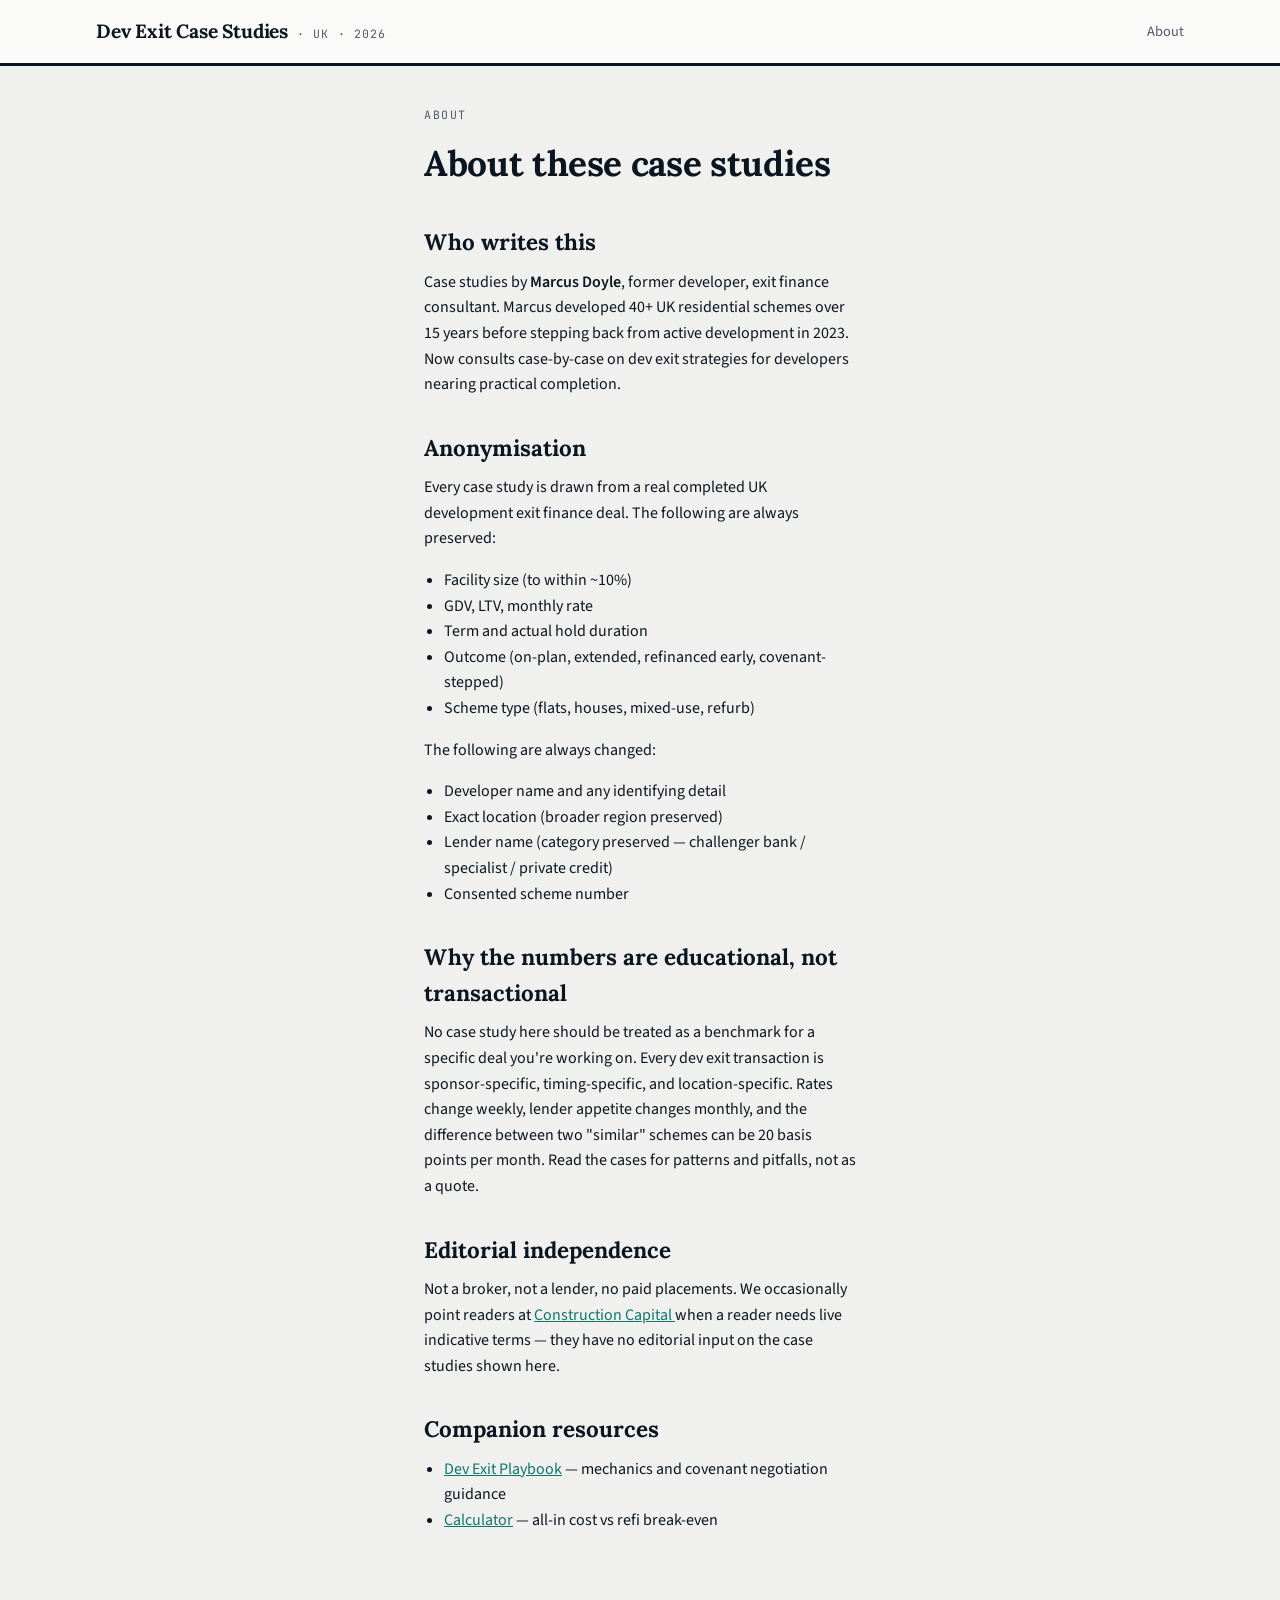
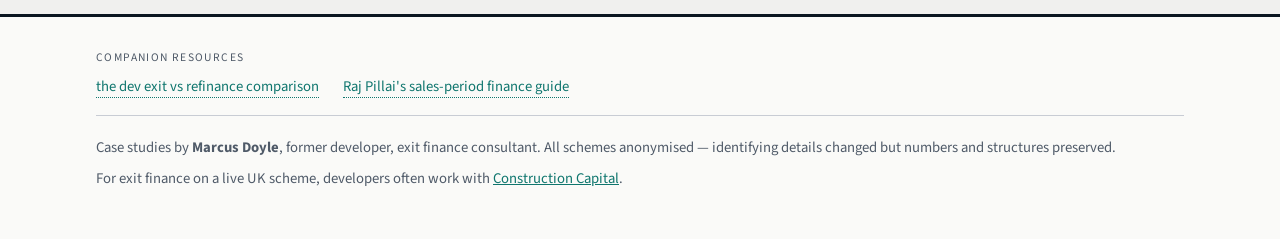
==== about.html @ 521fe62d "ccs deploy uk-dev-exit-case-studies 2026-04-24T15:23:26.385Z" ====
<!DOCTYPE html><html lang="en-GB"> <head><meta charset="utf-8"><meta name="viewport" content="width=device-width, initial-scale=1"><title>About — UK Development Exit Finance Case Studies</title><meta name="description" content="About the UK Development Exit Finance Case Studies — methodology, anonymisation, and editorial independence."><link rel="canonical" href="https://uk-dev-exit-case-studies.ondigitalocean.app/about"><meta property="og:type" content="website"><meta property="og:title" content="About — UK Development Exit Finance Case Studies"><meta property="og:description" content="About the UK Development Exit Finance Case Studies — methodology, anonymisation, and editorial independence."><meta property="og:url" content="https://uk-dev-exit-case-studies.ondigitalocean.app/about"><meta name="twitter:card" content="summary"><link rel="preconnect" href="https://fonts.googleapis.com"><link rel="preconnect" href="https://fonts.gstatic.com" crossorigin><link href="https://fonts.googleapis.com/css2?family=Source+Sans+3:wght@400;500;600;700&family=Lora:ital,wght@0,400;0,600;0,700;1,400&family=JetBrains+Mono:wght@400;500&display=swap" rel="stylesheet"><script type="application/ld+json">{"@context":"https://schema.org","@type":"Organization","@id":"https://uk-dev-exit-case-studies.ondigitalocean.app/#organization","name":"UK Dev Exit Case Studies","url":"https://uk-dev-exit-case-studies.ondigitalocean.app"}</script><script type="application/ld+json">{"@context":"https://schema.org","@type":"WebSite","@id":"https://uk-dev-exit-case-studies.ondigitalocean.app/#website","url":"https://uk-dev-exit-case-studies.ondigitalocean.app","name":"UK Development Exit Finance Case Studies","description":"Six anonymised UK development exit finance case studies — real-shape numbers on completed schemes, with facility structure, sales outcomes, cost of finance, and the lessons each developer took from the deal.","publisher":{"@id":"https://uk-dev-exit-case-studies.ondigitalocean.app/#organization"},"inLanguage":"en-GB"}</script><link rel="stylesheet" href="/_astro/_slug_.Q6CmdGzE.css"></head> <body> <header class="site-header"> <div class="wrap"> <a class="wordmark" href="/"> <span class="wordmark__primary">Dev Exit Case Studies</span> <span class="wordmark__secondary"> · UK · 2026</span> </a> <nav aria-label="Primary"> <ul> <li><a href="/about">About</a></li> </ul> </nav> </div> </header> <main class="site-main"> <article class="wrap prose" style="max-width: 62ch;"> <p class="hero__eyebrow" style="font-family: var(--c-mono); font-size: 0.72rem; letter-spacing: 0.14em; text-transform: uppercase; color: var(--c-ink-soft); margin-bottom: 0.75rem;">About</p> <h1 style="font-family: var(--c-serif); font-size: 2.2rem; margin-bottom: 1rem; letter-spacing: -0.01em;">
About these case studies
</h1> <h2>Who writes this</h2> <p>
Case studies by <strong>Marcus Doyle</strong>,
 former developer, exit finance consultant. Marcus developed 40+ UK residential schemes over 15 years before stepping back from active development in 2023. Now consults case-by-case on dev exit strategies for developers nearing practical completion. </p> <h2>Anonymisation</h2> <p>
Every case study is drawn from a real completed UK development
      exit finance deal. The following are always preserved:
</p> <ul> <li>Facility size (to within ~10%)</li> <li>GDV, LTV, monthly rate</li> <li>Term and actual hold duration</li> <li>Outcome (on-plan, extended, refinanced early, covenant-stepped)</li> <li>Scheme type (flats, houses, mixed-use, refurb)</li> </ul> <p>The following are always changed:</p> <ul> <li>Developer name and any identifying detail</li> <li>Exact location (broader region preserved)</li> <li>Lender name (category preserved — challenger bank / specialist / private credit)</li> <li>Consented scheme number</li> </ul> <h2>Why the numbers are educational, not transactional</h2> <p>
No case study here should be treated as a benchmark for a specific
      deal you're working on. Every dev exit transaction is
      sponsor-specific, timing-specific, and location-specific. Rates
      change weekly, lender appetite changes monthly, and the difference
      between two "similar" schemes can be 20 basis points per month.
      Read the cases for patterns and pitfalls, not as a quote.
</p> <h2>Editorial independence</h2> <p>
Not a broker, not a lender, no paid placements. We occasionally
      point readers at
<a href="https://www.constructioncapital.co.uk/services/development-exit-finance">
Construction Capital
</a>
when a reader needs live indicative terms — they have no editorial
      input on the case studies shown here.
</p> <h2>Companion resources</h2> <ul> <li><a href="https://constructioncapital.neocities.org">Dev Exit Playbook</a> — mechanics and covenant negotiation guidance</li> <li><a href="https://uk-dev-exit-finance-calculator-sb47m.ondigitalocean.app">Calculator</a> — all-in cost vs refi break-even</li> </ul> </article> </main> <footer class="site-footer"> <div class="wrap"> <nav class="site-footer__network" aria-label="Related resources"> <p class="site-footer__label">Companion resources</p> <ul> <li><a rel="noopener">the dev exit vs refinance comparison</a></li><li><a rel="noopener">Raj Pillai&#39;s sales-period finance guide</a></li> </ul> </nav> <p>
Case studies by <strong>Marcus Doyle</strong>,
 former developer, exit finance consultant. All schemes
          anonymised — identifying details changed but numbers and
          structures preserved.
</p> <p style="margin-top: 0.5rem;">
For exit finance on a live UK scheme, developers often work with   <a href="https://www.constructioncapital.co.uk/services/development-exit-finance" rel="noopener">Construction Capital</a>.
</p> </div> </footer> </body></html>
---- _astro/_slug_.Q6CmdGzE.css ----
*,*:before,*:after{box-sizing:border-box}*{margin:0}html,body{height:100%}body{-webkit-font-smoothing:antialiased;text-rendering:optimizeLegibility}img,picture,video,canvas,svg{display:block;max-width:100%}input,button,textarea,select{font:inherit;color:inherit}p,h1,h2,h3,h4,h5,h6{overflow-wrap:break-word}#root,#__next{isolation:isolate}:root{--ccs-measure: 68ch;--ccs-gap: 1.25rem;--ccs-gap-lg: 2.5rem;--ccs-radius: 6px;--ccs-stack: 1.5em;--ccs-focus: 2px solid currentColor}:root{--c-bg: #f0f0ee;--c-surface: #fafaf8;--c-ink: #0b1620;--c-ink-soft: #4f5a68;--c-rule: #c8ccd4;--c-rule-dark: #0b1620;--c-accent: #0f766e;--c-accent-soft: #ccfbf1;--c-warn: #b45309;--c-ok: #15803d;--c-sans: "Source Sans 3", "Inter", system-ui, sans-serif;--c-serif: "Lora", Georgia, serif;--c-mono: "JetBrains Mono", ui-monospace, "SF Mono", monospace}body{background:var(--c-bg);color:var(--c-ink);font-family:var(--c-sans);font-size:1rem;line-height:1.6}.wrap{max-width:72rem;margin:0 auto;padding:0 clamp(1rem,4vw,2rem)}.site-header{padding:1rem 0;border-bottom:3px solid var(--c-rule-dark);background:var(--c-surface)}.site-header .wrap{display:flex;align-items:center;justify-content:space-between;gap:2rem}.wordmark{text-decoration:none;color:inherit;display:inline-flex;align-items:baseline;gap:.55rem}.wordmark__primary{font-family:var(--c-serif);font-weight:700;font-size:1.2rem;letter-spacing:-.01em}.wordmark__secondary{font-family:var(--c-mono);font-size:.72rem;color:var(--c-ink-soft);letter-spacing:.1em;text-transform:uppercase}.site-header nav ul{display:flex;gap:1.25rem;list-style:none;padding:0;font-size:.9rem}.site-header nav a{color:var(--c-ink-soft);text-decoration:none}.site-header nav a:hover{color:var(--c-accent)}.site-main{padding:2.5rem 0 4rem}.site-footer{border-top:3px solid var(--c-rule-dark);padding:2rem 0 3rem;background:var(--c-surface);font-size:.92rem;color:var(--c-ink-soft)}.site-footer a{color:var(--c-accent)}.site-footer__network{margin-bottom:1.25rem;padding-bottom:1rem;border-bottom:1px solid var(--c-rule)}.site-footer__label{font-size:.72rem;letter-spacing:.12em;text-transform:uppercase;margin-bottom:.5rem}.site-footer__network ul{list-style:none;padding:0;display:flex;flex-wrap:wrap;gap:1rem 1.5rem}.site-footer__network a{color:var(--c-accent);text-decoration:none;border-bottom:1px dotted var(--c-accent)}.hero{padding:1rem 0 1.5rem;border-bottom:1px solid var(--c-rule);margin-bottom:2rem}.hero__eyebrow{font-family:var(--c-mono);font-size:.72rem;letter-spacing:.14em;text-transform:uppercase;color:var(--c-ink-soft);margin-bottom:.75rem}.hero h1{font-family:var(--c-serif);font-size:clamp(2.1rem,4.5vw,3.3rem);line-height:1.1;letter-spacing:-.015em;max-width:22ch;margin-bottom:.75rem;font-weight:700}.hero__lede{max-width:60ch;color:var(--c-ink-soft);font-size:1.1rem}.cases-list{list-style:none;padding:0;margin:1rem 0 2.5rem;display:grid;gap:1rem}.case-card{display:grid;grid-template-columns:auto 1fr auto;gap:1.25rem;padding:1.3rem 1.5rem;background:var(--c-surface);border:1px solid var(--c-rule);border-left:5px solid var(--c-accent);border-radius:4px;text-decoration:none;color:inherit;transition:border-left-color .15s,transform .12s}.case-card:hover{border-left-color:var(--c-ink);transform:translateY(-1px)}@media(max-width:720px){.case-card{grid-template-columns:1fr}}.case-card__num{font-family:var(--c-mono);font-size:.82rem;color:var(--c-ink-soft);letter-spacing:.08em}.case-card__title{font-family:var(--c-serif);font-weight:700;font-size:1.2rem;letter-spacing:-.005em;margin-bottom:.3rem}.case-card__summary{color:var(--c-ink-soft);font-size:.95rem;margin-bottom:.4rem}.case-card__stats{display:flex;flex-wrap:wrap;gap:.4rem 1rem;font-family:var(--c-mono);font-size:.82rem;color:var(--c-ink)}.case-card__stats strong{font-weight:600}.case-card__badge{display:inline-block;align-self:start;padding:.22rem .7rem;border-radius:3px;font-family:var(--c-mono);font-size:.72rem;letter-spacing:.08em;text-transform:uppercase;background:var(--c-accent-soft);color:var(--c-accent)}.case-card__badge--stepped,.case-card__badge--extended{background:#fef3c7;color:var(--c-warn)}.case-card__badge--early{background:#bbf7d0;color:var(--c-ok)}.case-page{max-width:58rem}.case-page__breadcrumb{font-family:var(--c-mono);font-size:.82rem;color:var(--c-ink-soft);margin-bottom:.8rem}.case-page__breadcrumb a{color:var(--c-ink-soft)}.case-page h1{font-family:var(--c-serif);font-size:clamp(1.9rem,4vw,2.8rem);letter-spacing:-.015em;line-height:1.1;margin-bottom:.5rem}.case-page__lede{color:var(--c-ink-soft);font-size:1.1rem;max-width:58ch;margin-bottom:2rem}.stats-grid{display:grid;grid-template-columns:repeat(4,1fr);gap:1px;margin:0 0 2rem;background:var(--c-rule);border:1px solid var(--c-rule);border-radius:4px;overflow:hidden}@media(max-width:720px){.stats-grid{grid-template-columns:repeat(2,1fr)}}.stat{padding:1rem 1.2rem;background:var(--c-surface)}.stat__label{font-size:.72rem;letter-spacing:.08em;text-transform:uppercase;color:var(--c-ink-soft);margin-bottom:.3rem}.stat__value{font-family:var(--c-mono);font-size:1.45rem;font-weight:500;letter-spacing:-.01em;color:var(--c-ink)}.prose{max-width:62ch}.prose h2{font-family:var(--c-serif);font-size:1.4rem;margin-top:2rem;margin-bottom:.6rem}.prose h3{font-size:1rem;margin-top:1.4rem;margin-bottom:.3rem}.prose p{margin-bottom:1rem}.prose ul,.prose ol{padding-left:1.25rem;margin-bottom:1rem}.prose a{color:var(--c-accent)}.prose strong{color:var(--c-ink);font-weight:600}.prose blockquote{border-left:3px solid var(--c-accent);padding-left:1rem;color:var(--c-ink-soft);margin:1.25rem 0;font-style:italic}.lesson{background:var(--c-accent-soft);border-left:4px solid var(--c-accent);padding:1.1rem 1.3rem;margin:2rem 0;border-radius:4px}.lesson__label{font-family:var(--c-mono);font-size:.72rem;letter-spacing:.12em;text-transform:uppercase;color:var(--c-accent);margin-bottom:.5rem}.lesson__body{color:var(--c-ink);font-size:1.02rem}
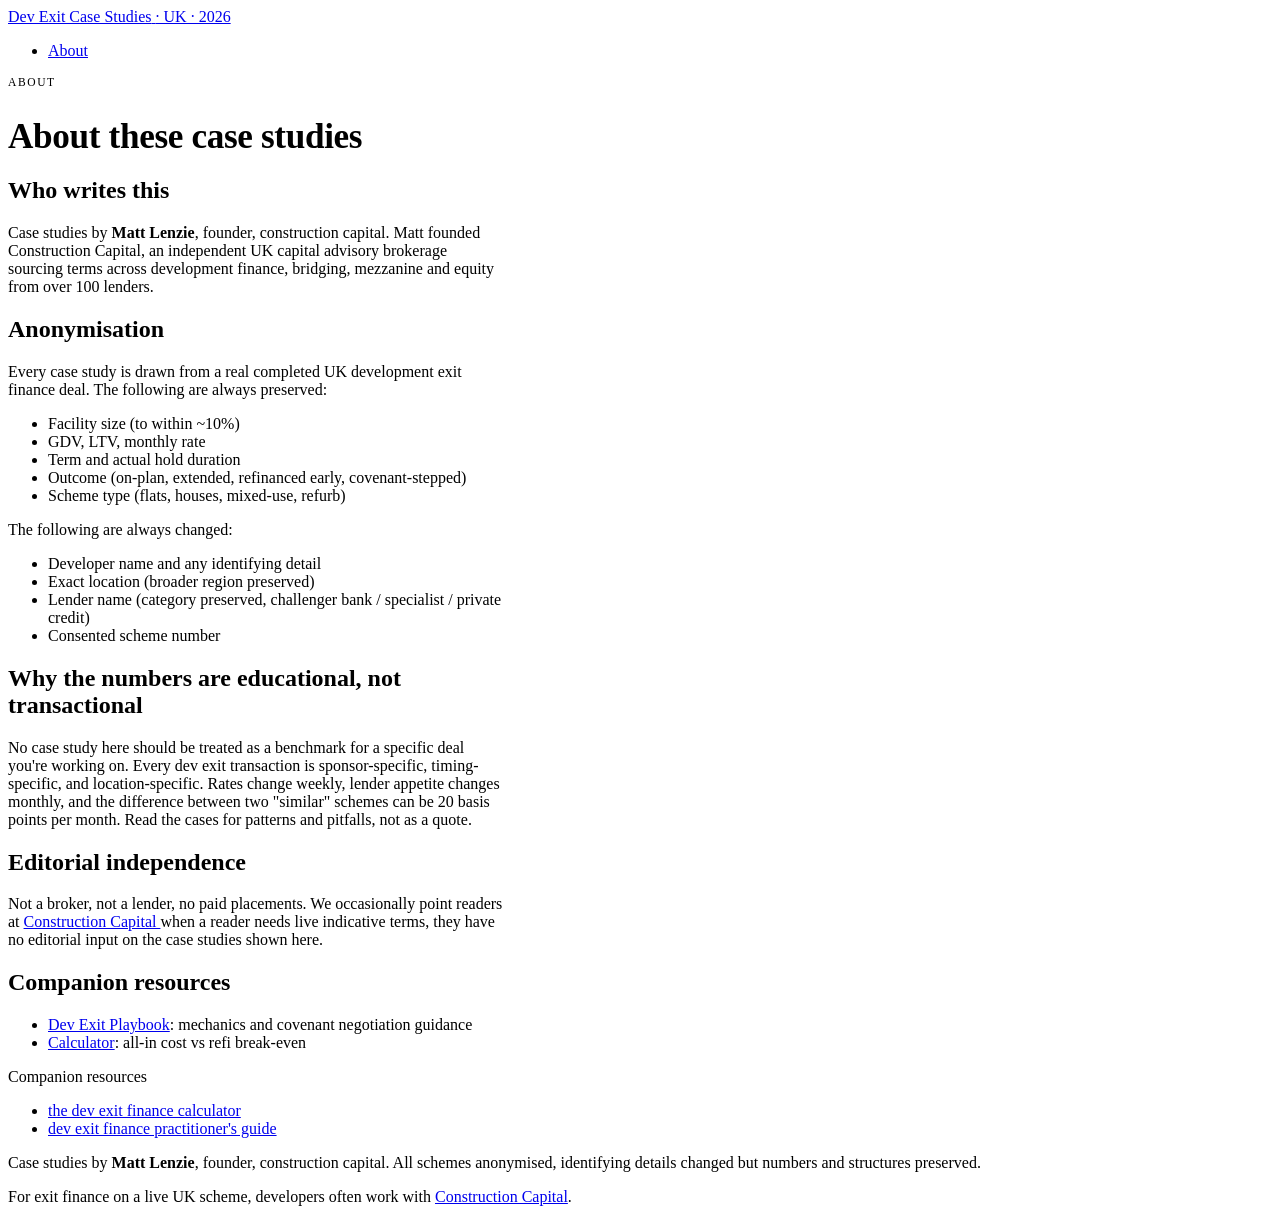
==== commit 2e61e1a5: "ccs deploy uk-dev-exit-case-studies 2026-09-09T19:57:09.197Z" ====
--- a/about.html
+++ b/about.html
@@ -1,11 +1,11 @@
-<!DOCTYPE html><html lang="en-GB"> <head><meta charset="utf-8"><meta name="viewport" content="width=device-width, initial-scale=1"><title>About — UK Development Exit Finance Case Studies</title><meta name="description" content="About the UK Development Exit Finance Case Studies — methodology, anonymisation, and editorial independence."><link rel="canonical" href="https://uk-dev-exit-case-studies.ondigitalocean.app/about"><meta property="og:type" content="website"><meta property="og:title" content="About — UK Development Exit Finance Case Studies"><meta property="og:description" content="About the UK Development Exit Finance Case Studies — methodology, anonymisation, and editorial independence."><meta property="og:url" content="https://uk-dev-exit-case-studies.ondigitalocean.app/about"><meta name="twitter:card" content="summary"><link rel="preconnect" href="https://fonts.googleapis.com"><link rel="preconnect" href="https://fonts.gstatic.com" crossorigin><link href="https://fonts.googleapis.com/css2?family=Source+Sans+3:wght@400;500;600;700&family=Lora:ital,wght@0,400;0,600;0,700;1,400&family=JetBrains+Mono:wght@400;500&display=swap" rel="stylesheet"><script type="application/ld+json">{"@context":"https://schema.org","@type":"Organization","@id":"https://uk-dev-exit-case-studies.ondigitalocean.app/#organization","name":"UK Dev Exit Case Studies","url":"https://uk-dev-exit-case-studies.ondigitalocean.app"}</script><script type="application/ld+json">{"@context":"https://schema.org","@type":"WebSite","@id":"https://uk-dev-exit-case-studies.ondigitalocean.app/#website","url":"https://uk-dev-exit-case-studies.ondigitalocean.app","name":"UK Development Exit Finance Case Studies","description":"Six anonymised UK development exit finance case studies — real-shape numbers on completed schemes, with facility structure, sales outcomes, cost of finance, and the lessons each developer took from the deal.","publisher":{"@id":"https://uk-dev-exit-case-studies.ondigitalocean.app/#organization"},"inLanguage":"en-GB"}</script><link rel="stylesheet" href="/_astro/_slug_.Q6CmdGzE.css"></head> <body> <header class="site-header"> <div class="wrap"> <a class="wordmark" href="/"> <span class="wordmark__primary">Dev Exit Case Studies</span> <span class="wordmark__secondary"> · UK · 2026</span> </a> <nav aria-label="Primary"> <ul> <li><a href="/about">About</a></li> </ul> </nav> </div> </header> <main class="site-main"> <article class="wrap prose" style="max-width: 62ch;"> <p class="hero__eyebrow" style="font-family: var(--c-mono); font-size: 0.72rem; letter-spacing: 0.14em; text-transform: uppercase; color: var(--c-ink-soft); margin-bottom: 0.75rem;">About</p> <h1 style="font-family: var(--c-serif); font-size: 2.2rem; margin-bottom: 1rem; letter-spacing: -0.01em;">
+<!DOCTYPE html><html lang="en-GB"> <head><meta charset="utf-8"><meta name="viewport" content="width=device-width, initial-scale=1"><title>About | UK Development Exit Finance Case Studies</title><meta name="description" content="About the UK Development Exit Finance Case Studies, methodology, anonymisation, and editorial independence."><link rel="canonical" href="https://mattylll.github.io/uk-dev-exit-case-studies/about"><meta property="og:type" content="website"><meta property="og:title" content="About | UK Development Exit Finance Case Studies"><meta property="og:description" content="About the UK Development Exit Finance Case Studies, methodology, anonymisation, and editorial independence."><meta property="og:url" content="https://mattylll.github.io/uk-dev-exit-case-studies/about"><meta name="twitter:card" content="summary"><link rel="preconnect" href="https://fonts.googleapis.com"><link rel="preconnect" href="https://fonts.gstatic.com" crossorigin><link href="https://fonts.googleapis.com/css2?family=Source+Sans+3:wght@400;500;600;700&family=Lora:ital,wght@0,400;0,600;0,700;1,400&family=JetBrains+Mono:wght@400;500&display=swap" rel="stylesheet"><script type="application/ld+json">{"@context":"https://schema.org","@type":"Organization","@id":"https://mattylll.github.io/uk-dev-exit-case-studies/#organization","name":"UK Dev Exit Case Studies","url":"https://mattylll.github.io/uk-dev-exit-case-studies"}</script><script type="application/ld+json">{"@context":"https://schema.org","@type":"WebSite","@id":"https://mattylll.github.io/uk-dev-exit-case-studies/#website","url":"https://mattylll.github.io/uk-dev-exit-case-studies","name":"UK Development Exit Finance Case Studies","description":"Six anonymised UK development exit finance case studies — real-shape numbers on completed schemes, with facility structure, sales outcomes, cost of finance, and the lessons each developer took from the deal.","publisher":{"@id":"https://mattylll.github.io/uk-dev-exit-case-studies/#organization"},"inLanguage":"en-GB"}</script><link rel="stylesheet" href="/uk-dev-exit-case-studies/_astro/_slug_.Q6CmdGzE.css"></head> <body> <header class="site-header"> <div class="wrap"> <a class="wordmark" href="/uk-dev-exit-case-studies/"> <span class="wordmark__primary">Dev Exit Case Studies</span> <span class="wordmark__secondary"> · UK · 2026</span> </a> <nav aria-label="Primary"> <ul> <li><a href="/uk-dev-exit-case-studies/about">About</a></li> </ul> </nav> </div> </header> <main class="site-main"> <article class="wrap prose" style="max-width: 62ch;"> <p class="hero__eyebrow" style="font-family: var(--c-mono); font-size: 0.72rem; letter-spacing: 0.14em; text-transform: uppercase; color: var(--c-ink-soft); margin-bottom: 0.75rem;">About</p> <h1 style="font-family: var(--c-serif); font-size: 2.2rem; margin-bottom: 1rem; letter-spacing: -0.01em;">
 About these case studies
 </h1> <h2>Who writes this</h2> <p>
-Case studies by <strong>Marcus Doyle</strong>,
- former developer, exit finance consultant. Marcus developed 40+ UK residential schemes over 15 years before stepping back from active development in 2023. Now consults case-by-case on dev exit strategies for developers nearing practical completion. </p> <h2>Anonymisation</h2> <p>
+Case studies by <strong>Matt Lenzie</strong>,
+ founder, construction capital. Matt founded Construction Capital, an independent UK capital advisory brokerage sourcing terms across development finance, bridging, mezzanine and equity from over 100 lenders. </p> <h2>Anonymisation</h2> <p>
 Every case study is drawn from a real completed UK development
       exit finance deal. The following are always preserved:
-</p> <ul> <li>Facility size (to within ~10%)</li> <li>GDV, LTV, monthly rate</li> <li>Term and actual hold duration</li> <li>Outcome (on-plan, extended, refinanced early, covenant-stepped)</li> <li>Scheme type (flats, houses, mixed-use, refurb)</li> </ul> <p>The following are always changed:</p> <ul> <li>Developer name and any identifying detail</li> <li>Exact location (broader region preserved)</li> <li>Lender name (category preserved — challenger bank / specialist / private credit)</li> <li>Consented scheme number</li> </ul> <h2>Why the numbers are educational, not transactional</h2> <p>
+</p> <ul> <li>Facility size (to within ~10%)</li> <li>GDV, LTV, monthly rate</li> <li>Term and actual hold duration</li> <li>Outcome (on-plan, extended, refinanced early, covenant-stepped)</li> <li>Scheme type (flats, houses, mixed-use, refurb)</li> </ul> <p>The following are always changed:</p> <ul> <li>Developer name and any identifying detail</li> <li>Exact location (broader region preserved)</li> <li>Lender name (category preserved, challenger bank / specialist / private credit)</li> <li>Consented scheme number</li> </ul> <h2>Why the numbers are educational, not transactional</h2> <p>
 No case study here should be treated as a benchmark for a specific
       deal you're working on. Every dev exit transaction is
       sponsor-specific, timing-specific, and location-specific. Rates
@@ -18,12 +18,12 @@
 <a href="https://www.constructioncapital.co.uk/services/development-exit-finance">
 Construction Capital
 </a>
-when a reader needs live indicative terms — they have no editorial
+when a reader needs live indicative terms, they have no editorial
       input on the case studies shown here.
-</p> <h2>Companion resources</h2> <ul> <li><a href="https://constructioncapital.neocities.org">Dev Exit Playbook</a> — mechanics and covenant negotiation guidance</li> <li><a href="https://uk-dev-exit-finance-calculator-sb47m.ondigitalocean.app">Calculator</a> — all-in cost vs refi break-even</li> </ul> </article> </main> <footer class="site-footer"> <div class="wrap"> <nav class="site-footer__network" aria-label="Related resources"> <p class="site-footer__label">Companion resources</p> <ul> <li><a rel="noopener">the dev exit vs refinance comparison</a></li><li><a rel="noopener">Raj Pillai&#39;s sales-period finance guide</a></li> </ul> </nav> <p>
-Case studies by <strong>Marcus Doyle</strong>,
- former developer, exit finance consultant. All schemes
-          anonymised — identifying details changed but numbers and
+</p> <h2>Companion resources</h2> <ul> <li><a href="https://constructioncapital.neocities.org">Dev Exit Playbook</a>: mechanics and covenant negotiation guidance</li> <li><a href="https://uk-dev-exit-finance-calculator-sb47m.ondigitalocean.app">Calculator</a>: all-in cost vs refi break-even</li> </ul> </article> </main> <footer class="site-footer"> <div class="wrap"> <nav class="site-footer__network" aria-label="Related resources"> <p class="site-footer__label">Companion resources</p> <ul> <li><a href="https://uk-dev-exit-finance-calculator-sb47m.ondigitalocean.app" rel="noopener">the dev exit finance calculator</a></li><li><a href="https://uk-dev-exit-finance-playbook.fly.dev" rel="noopener">dev exit finance practitioner&#39;s guide</a></li> </ul> </nav> <p>
+Case studies by <strong>Matt Lenzie</strong>,
+ founder, construction capital. All schemes
+          anonymised, identifying details changed but numbers and
           structures preserved.
 </p> <p style="margin-top: 0.5rem;">
 For exit finance on a live UK scheme, developers often work with   <a href="https://www.constructioncapital.co.uk/services/development-exit-finance" rel="noopener">Construction Capital</a>.
